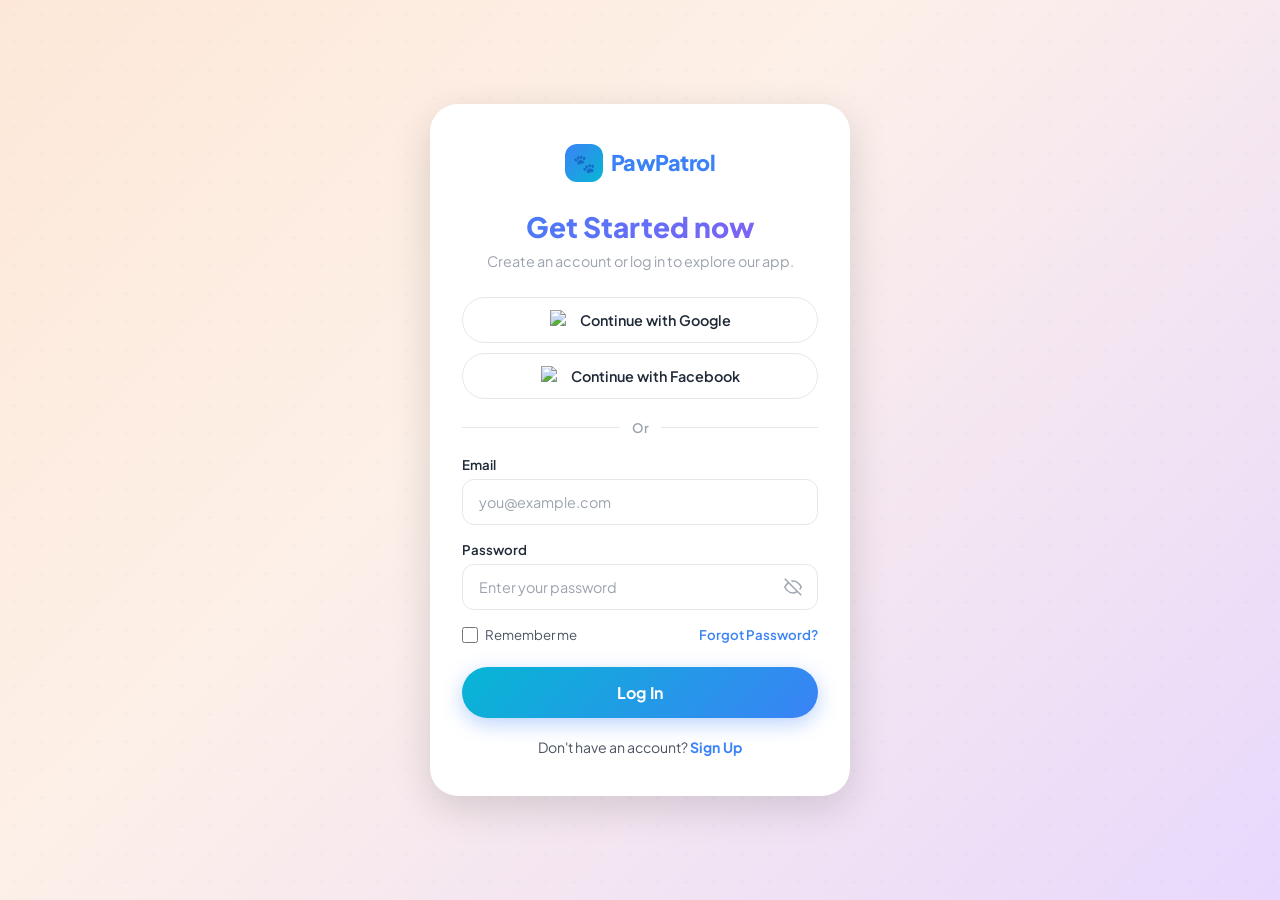
==== index.html @ 022dec66 "#1" ====
<!DOCTYPE html>
<html lang="en">
<head>
  <meta charset="UTF-8">
  <meta name="viewport" content="width=device-width, initial-scale=1.0">
  <title>PawPatrol – Sign In</title>
  <link rel="stylesheet" href="css/auth.css">
</head>
<body>

  <div class="auth-card">

    <!-- Logo -->
    <div class="auth-logo">
      <div class="paw-icon">🐾</div>
      <span class="brand-name">PawPatrol</span>
    </div>

    <!-- Headline -->
    <h1 class="form-title">Get Started now</h1>
    <p class="auth-subtitle">Create an account or log in to explore our app.</p>

    <!-- Social Buttons -->
    <div class="social-btns">
      <button class="social-btn">
        <img class="social-icon" src="https://www.svgrepo.com/show/475656/google-color.svg" alt="Google">
        Continue with Google
      </button>
      <button class="social-btn">
        <img class="social-icon" src="https://www.svgrepo.com/show/448224/facebook.svg" alt="Facebook">
        Continue with Facebook
      </button>
    </div>

    <!-- Divider -->
    <div class="divider"><span>Or</span></div>

    <!-- Email Field -->
    <div class="input-group">
      <label class="input-label" for="email">Email</label>
      <div class="input-wrap">
        <input class="form-input" type="email" id="email" placeholder="you@example.com">
      </div>
    </div>

    <!-- Password Field -->
    <div class="input-group">
      <label class="input-label" for="password">Password</label>
      <div class="input-wrap">
        <input class="form-input" type="password" id="password" placeholder="Enter your password">
        <button class="eye-toggle" type="button" aria-label="Toggle password visibility">
          <svg viewBox="0 0 24 24" fill="none" stroke="currentColor" stroke-width="2">
            <path d="M17.94 17.94A10.07 10.07 0 0112 20c-7 0-11-8-11-8a18.45 18.45 0 015.06-5.94"/>
            <path d="M9.9 4.24A9.12 9.12 0 0112 4c7 0 11 8 11 8a18.5 18.5 0 01-2.16 3.19"/>
            <line x1="1" y1="1" x2="23" y2="23"/>
          </svg>
        </button>
      </div>
    </div>

    <!-- Remember / Forgot -->
    <div class="form-row">
      <label class="remember-wrap">
        <input class="remember-checkbox" type="checkbox">
        <span class="remember-label">Remember me</span>
      </label>
      <a class="forgot-link" href="#">Forgot Password?</a>
    </div>

    <!-- Login Button -->
    <button class="login-btn" type="button">Log In</button>

    <!-- Sign Up -->
    <p class="signup-row">
      Don't have an account? <a class="signup-link" href="#">Sign Up</a>
    </p>

  </div>

  <script src="js/app.js"></script>
</body>
</html>
---- css/auth.css ----
/* ===========================
   PawPatrol – Auth Page CSS
   =========================== */

@import url('https://fonts.googleapis.com/css2?family=Plus+Jakarta+Sans:wght@400;500;600;700;800&display=swap');

*, *::before, *::after { box-sizing: border-box; margin: 0; padding: 0; }

:root {
  --brand-blue: #3b82f6;
  --brand-purple: #8b5cf6;
  --brand-cyan: #06b6d4;
  --peach: #fde8d8;
  --lavender: #e8d8fd;
  --white: #ffffff;
  --gray-100: #f3f4f6;
  --gray-200: #e5e7eb;
  --gray-400: #9ca3af;
  --gray-600: #4b5563;
  --gray-800: #1f2937;
  --shadow-sm: 0 1px 3px rgba(0,0,0,.08);
  --shadow-md: 0 4px 20px rgba(0,0,0,.10);
  --shadow-lg: 0 12px 40px rgba(0,0,0,.14);
  --radius: 16px;
  --font: 'Plus Jakarta Sans', sans-serif;
}

body {
  font-family: var(--font);
  min-height: 100vh;
  background: linear-gradient(135deg, var(--peach) 0%, #fdf0e8 40%, var(--lavender) 100%);
  display: flex;
  align-items: center;
  justify-content: center;
  padding: 20px;
}

/* Paw background pattern */
body::before {
  content: '';
  position: fixed;
  inset: 0;
  background-image: radial-gradient(circle, rgba(59,130,246,.06) 1px, transparent 1px);
  background-size: 28px 28px;
  pointer-events: none;
}

/* ---- Auth Card ---- */
.auth-card {
  background: var(--white);
  border-radius: 28px;
  padding: 40px 32px;
  width: 100%;
  max-width: 420px;
  box-shadow: var(--shadow-lg);
  position: relative;
  animation: slideUp .5s cubic-bezier(.22,1,.36,1) both;
}

@keyframes slideUp {
  from { opacity: 0; transform: translateY(30px); }
  to   { opacity: 1; transform: translateY(0); }
}

/* ---- Logo ---- */
.auth-logo {
  display: flex;
  align-items: center;
  gap: 8px;
  justify-content: center;
  margin-bottom: 28px;
}

.auth-logo .paw-icon {
  width: 38px;
  height: 38px;
  background: linear-gradient(135deg, var(--brand-blue), var(--brand-cyan));
  border-radius: 12px;
  display: flex;
  align-items: center;
  justify-content: center;
  font-size: 18px;
}

.auth-logo .brand-name {
  font-size: 1.35rem;
  font-weight: 800;
  color: var(--brand-blue);
  letter-spacing: -.5px;
}

/* ---- Headline ---- */
.form-title {
  font-size: 1.75rem;
  font-weight: 800;
  text-align: center;
  background: linear-gradient(135deg, var(--brand-blue), var(--brand-purple));
  -webkit-background-clip: text;
  -webkit-text-fill-color: transparent;
  background-clip: text;
  line-height: 1.2;
  margin-bottom: 8px;
}

.auth-subtitle {
  color: var(--gray-400);
  text-align: center;
  font-size: .9rem;
  margin-bottom: 24px;
  line-height: 1.5;
}

/* ---- Social Buttons ---- */
.social-btns {
  display: flex;
  flex-direction: column;
  gap: 10px;
  margin-bottom: 20px;
}

.social-btn {
  display: flex;
  align-items: center;
  justify-content: center;
  gap: 10px;
  padding: 12px 20px;
  border: 1.5px solid var(--gray-200);
  border-radius: 50px;
  background: var(--white);
  cursor: pointer;
  font-family: var(--font);
  font-size: .9rem;
  font-weight: 600;
  color: var(--gray-800);
  transition: all .2s ease;
}

.social-btn:hover {
  background: var(--gray-100);
  transform: translateY(-1px);
  box-shadow: var(--shadow-sm);
}

.social-icon {
  width: 20px;
  height: 20px;
  flex-shrink: 0;
}

/* ---- Divider ---- */
.divider {
  display: flex;
  align-items: center;
  gap: 12px;
  margin: 20px 0;
}

.divider::before,
.divider::after {
  content: '';
  flex: 1;
  height: 1px;
  background: var(--gray-200);
}

.divider span {
  font-size: .82rem;
  font-weight: 600;
  color: var(--gray-400);
}

/* ---- Input Fields ---- */
.input-group {
  margin-bottom: 16px;
}

.input-label {
  display: block;
  font-size: .83rem;
  font-weight: 600;
  color: var(--gray-800);
  margin-bottom: 6px;
}

.input-wrap {
  position: relative;
}

.form-input {
  width: 100%;
  padding: 13px 16px;
  border: 1.5px solid var(--gray-200);
  border-radius: 12px;
  font-family: var(--font);
  font-size: .9rem;
  color: var(--gray-800);
  outline: none;
  transition: border-color .2s, box-shadow .2s;
  background: var(--white);
}

.form-input::placeholder { color: var(--gray-400); }

.form-input:focus {
  border-color: var(--brand-blue);
  box-shadow: 0 0 0 3px rgba(59,130,246,.12);
}

.eye-toggle {
  position: absolute;
  right: 14px;
  top: 50%;
  transform: translateY(-50%);
  background: none;
  border: none;
  cursor: pointer;
  color: var(--gray-400);
  width: 20px;
  height: 20px;
  padding: 0;
  display: flex;
  align-items: center;
}

.eye-toggle svg { width: 18px; height: 18px; }

/* ---- Remember / Forgot ---- */
.form-row {
  display: flex;
  align-items: center;
  justify-content: space-between;
  margin-bottom: 24px;
}

.remember-wrap {
  display: flex;
  align-items: center;
  gap: 7px;
  cursor: pointer;
}

.remember-checkbox {
  width: 16px;
  height: 16px;
  accent-color: var(--brand-blue);
  cursor: pointer;
}

.remember-label {
  font-size: .83rem;
  color: var(--gray-600);
}

.forgot-link {
  font-size: .83rem;
  color: var(--brand-blue);
  text-decoration: none;
  font-weight: 600;
}

.forgot-link:hover { text-decoration: underline; }

/* ---- Login Button ---- */
.login-btn {
  width: 100%;
  padding: 15px;
  border: none;
  border-radius: 50px;
  background: linear-gradient(135deg, var(--brand-cyan), var(--brand-blue));
  color: var(--white);
  font-family: var(--font);
  font-size: 1rem;
  font-weight: 700;
  cursor: pointer;
  transition: transform .2s, box-shadow .2s;
  box-shadow: 0 6px 20px rgba(59,130,246,.35);
  letter-spacing: .3px;
}

.login-btn:hover {
  transform: translateY(-2px);
  box-shadow: 0 10px 28px rgba(59,130,246,.45);
}

.login-btn:active { transform: translateY(0); }

/* ---- Sign Up Link ---- */
.signup-row {
  text-align: center;
  margin-top: 20px;
  font-size: .88rem;
  color: var(--gray-600);
}

.signup-link {
  color: var(--brand-blue);
  font-weight: 700;
  text-decoration: none;
  cursor: pointer;
}

.signup-link:hover { text-decoration: underline; }

/* ---- Responsive ---- */
@media (max-width: 480px) {
  .auth-card { padding: 32px 22px; border-radius: 24px; }
  .form-title { font-size: 1.5rem; }
}
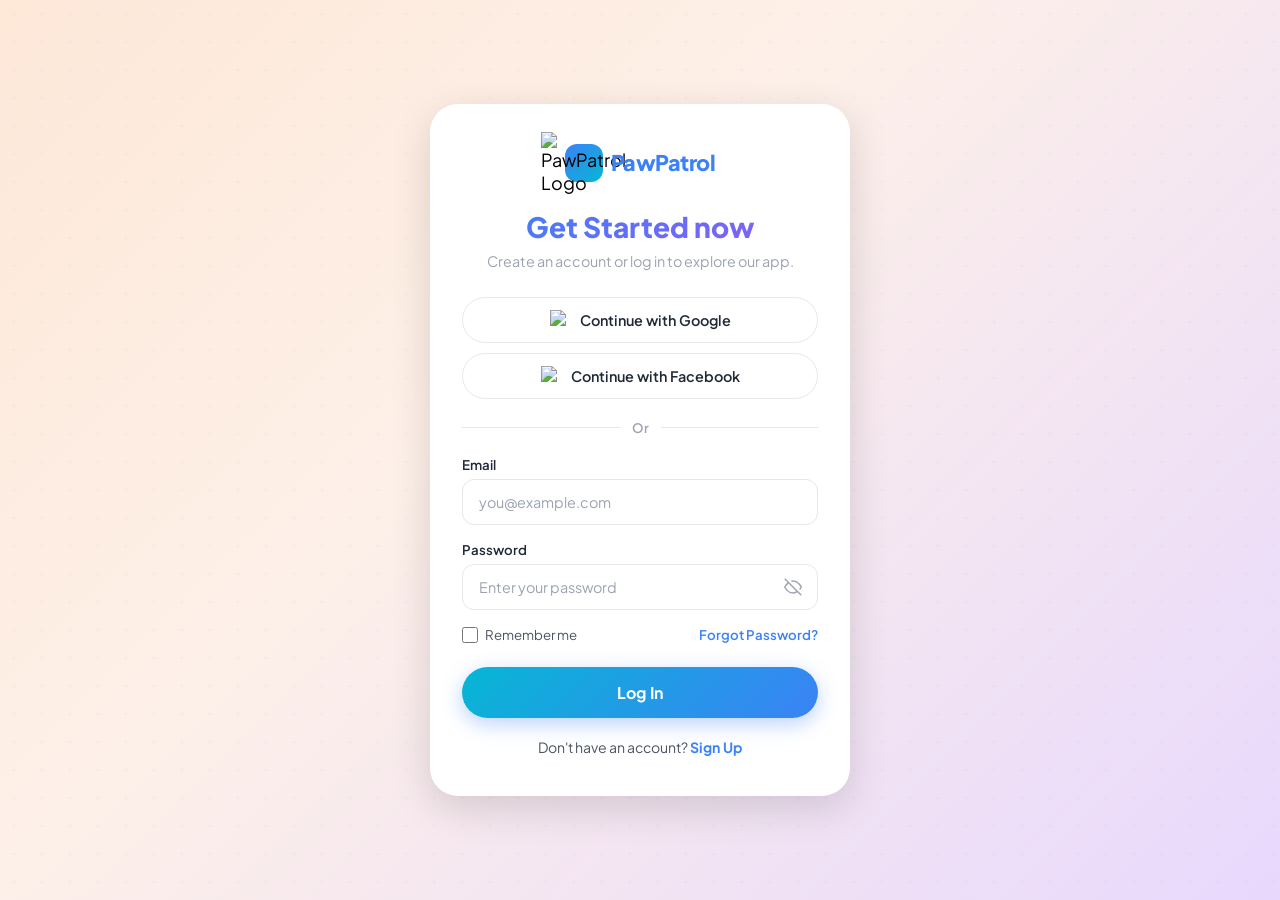
==== commit 83929379: "jdul" ====
--- a/index.html
+++ b/index.html
@@ -3,7 +3,7 @@
 <head>
   <meta charset="UTF-8">
   <meta name="viewport" content="width=device-width, initial-scale=1.0">
-  <title>PawPatrol – Sign In</title>
+  <title>PawPatrol</title>
   <link rel="stylesheet" href="css/auth.css">
 </head>
 <body>
@@ -12,7 +12,7 @@
 
     <!-- Logo -->
     <div class="auth-logo">
-      <div class="paw-icon">🐾</div>
+      <div class="paw-icon"><img src="assets/logo.png" alt="PawPatrol Logo"></div>
       <span class="brand-name">PawPatrol</span>
     </div>
 
